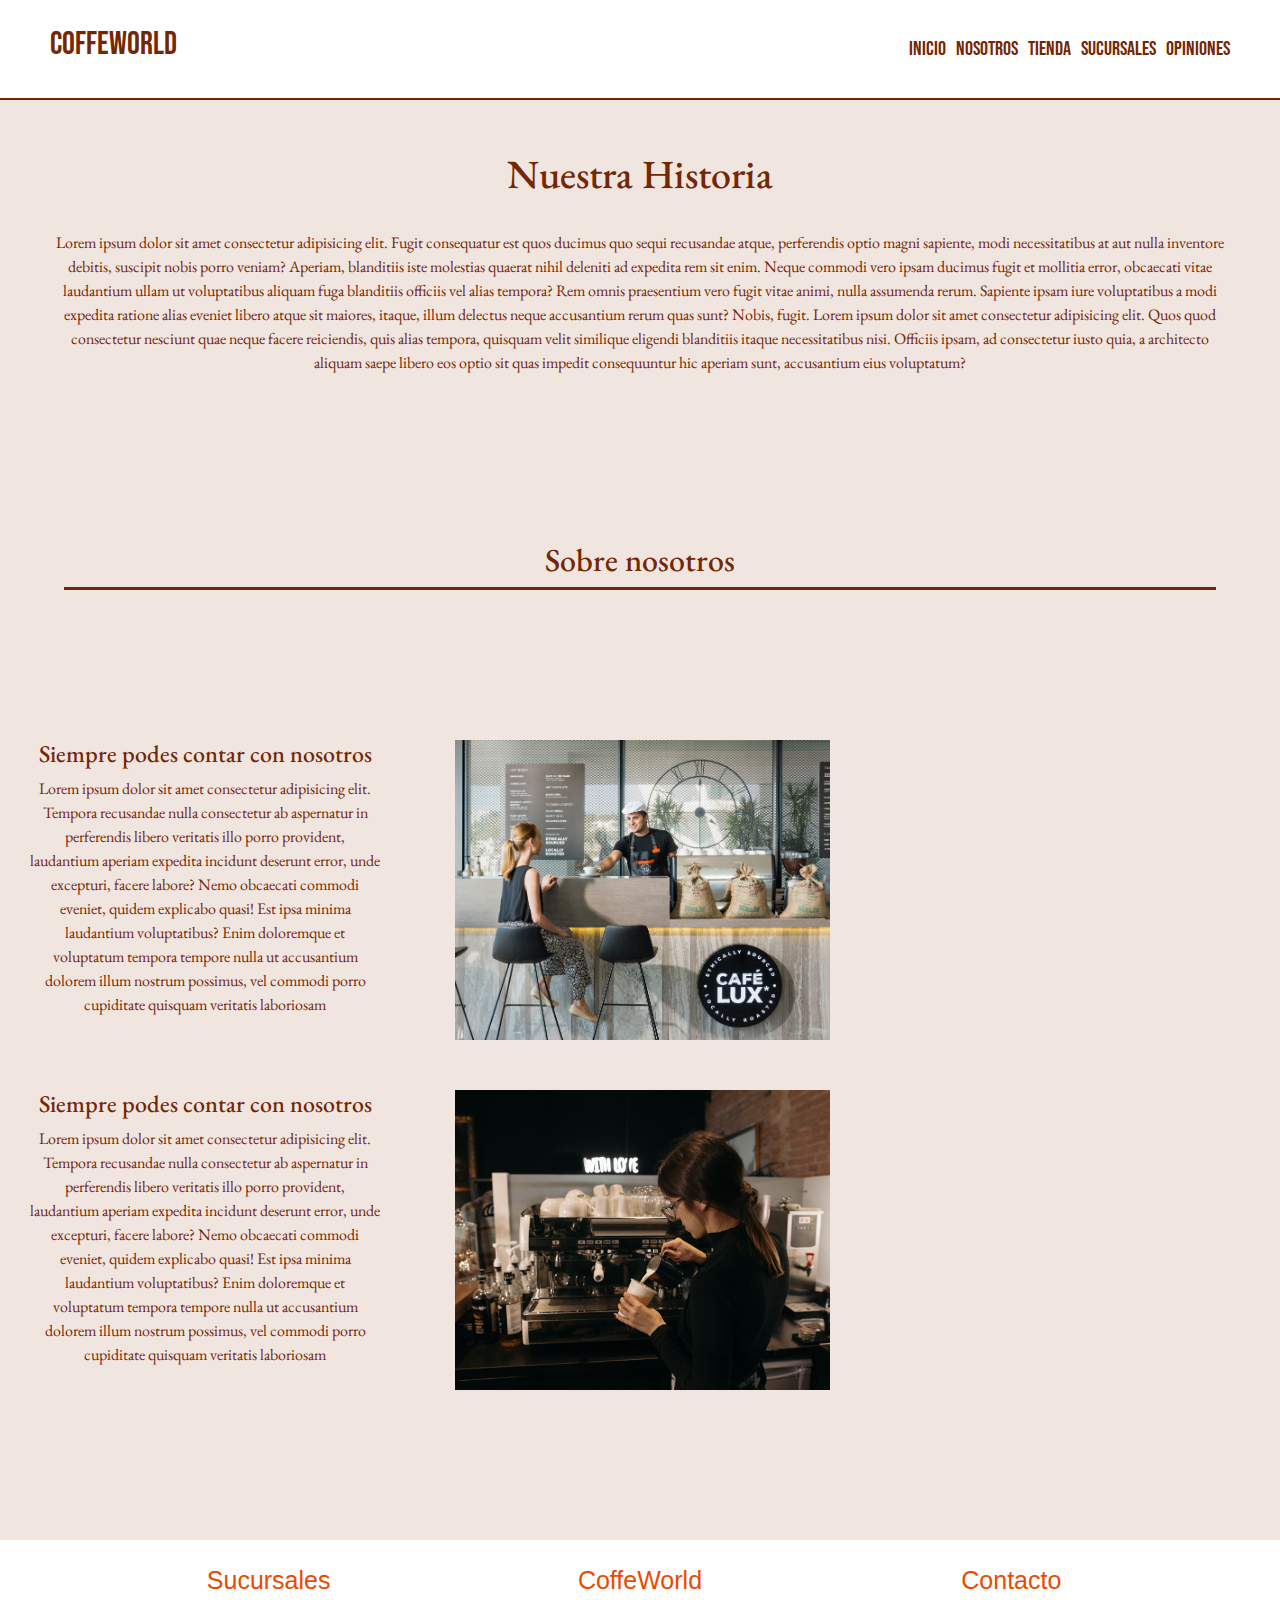
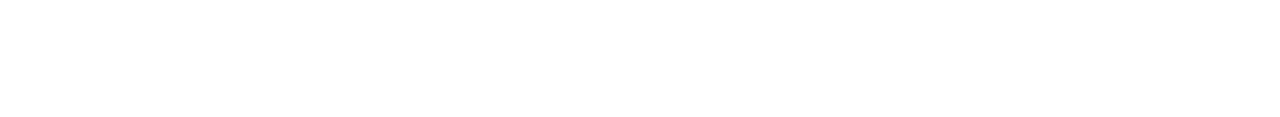
==== nosotros.html @ a03c6810 "agregando-sass" ====
<!DOCTYPE html>
<html lang="en">
<head>
    <meta charset="UTF-8">
    <meta http-equiv="X-UA-Compatible" content="IE=edge">
    <meta name="viewport" content="width=device-width, initial-scale=1.0">
          <!--------------CSSTBOOTSTRAP----------------------->
    <link rel="stylesheet" href="https://cdn.jsdelivr.net/npm/bootstrap@4.6.1/dist/css/bootstrap.min.css" integrity="sha384-zCbKRCUGaJDkqS1kPbPd7TveP5iyJE0EjAuZQTgFLD2ylzuqKfdKlfG/eSrtxUkn" crossorigin="anonymous">
    <script src="https://cdn.jsdelivr.net/npm/bootstrap@4.6.1/dist/js/bootstrap.bundle.min.js" integrity="sha384-fQybjgWLrvvRgtW6bFlB7jaZrFsaBXjsOMm/tB9LTS58ONXgqbR9W8oWht/amnpF" crossorigin="anonymous"></script>
    <link rel="stylesheet" href="bootstrap/bootstrap-4.6.1-dist/css/bootstrap.css">
          <!--------------CSS----------------------->
          <link rel="stylesheet" href="estilos/main.css">
          <!--------------TIPOGRAFIAS----------------------->
    <link rel="preconnect" href="https://fonts.googleapis.com">
    <link rel="preconnect" href="https://fonts.gstatic.com" crossorigin>
    <link href="https://fonts.googleapis.com/css2?family=Bebas+Neue&display=swap" rel="stylesheet">
    <link rel="preconnect" href="https://fonts.googleapis.com">
    <link rel="preconnect" href="https://fonts.gstatic.com" crossorigin>
    <link href="https://fonts.googleapis.com/css2?family=Lato&display=swap" rel="stylesheet">
    <link rel="preconnect" href="https://fonts.googleapis.com">
    <link rel="preconnect" href="https://fonts.gstatic.com" crossorigin>
    <link href="https://fonts.googleapis.com/css2?family=EB+Garamond:wght@500&display=swap" rel="stylesheet">
    <title>CoffeWorld</title>
</head>
<body>
        <!----CABECERA-------->
        <header class="header__all">
            <div class="header__logo">
                <h2>CoffeWorld</h2>
            </div>
            <nav class="header__nav">
                <ul class="header__ul">
                    <li><a href="index.html">Inicio</a></li>
                    <li><a href="#">Nosotros</a></li>
                    <li><a href="tienda.html">Tienda</a></li>
                    <li><a href="sucursales.html">Sucursales</a></li>
                    <li><a href="opinion.html">Opiniones</a></li>
                </ul>
            </nav>
        </header>
               <!----MAIN-------->
               <main class="main__all">
                     <!-----------SEC1-------------->
                   <section class="secFirst__allNO">
                      <div class="secFirst__HistoriaNO">
                          <h1>Nuestra Historia</h1>
                          <div class="secall__lineaNO"></div>
                          <p>Lorem ipsum dolor sit amet consectetur adipisicing elit. Fugit consequatur est quos ducimus quo sequi recusandae atque, perferendis optio magni sapiente, modi necessitatibus at aut nulla inventore debitis, suscipit nobis porro veniam? Aperiam, blanditiis iste molestias quaerat nihil deleniti ad expedita rem sit enim. Neque commodi vero ipsam ducimus fugit et mollitia error, obcaecati vitae laudantium ullam ut voluptatibus aliquam fuga blanditiis officiis vel alias tempora? Rem omnis praesentium vero fugit vitae animi, nulla assumenda rerum. Sapiente ipsam iure voluptatibus a modi expedita ratione alias eveniet libero atque sit maiores, itaque, illum delectus neque accusantium rerum quas sunt? Nobis, fugit. Lorem ipsum dolor sit amet consectetur adipisicing elit. Quos quod consectetur nesciunt quae neque facere reiciendis, quis alias tempora, quisquam velit similique eligendi blanditiis itaque necessitatibus nisi. Officiis ipsam, ad consectetur iusto quia, a architecto aliquam saepe libero eos optio sit quas impedit consequuntur hic aperiam sunt, accusantium eius voluptatum?</p>
                      </div>

                </section> 
    
                   <!-----------SEC2-------------->
                   <section class="secTwo__allNO">
                    <div class="sectwo__tituloNO">
                        <h2>Sobre nosotros</h2>
                        <div class="secall__linea"></div>
                    </div>

                       <div class="secTwo__galeriaNO">
                            <div class="secTwo__Gitem1NO">
                                <h4>Siempre podes contar con nosotros</h4>
                                <p>Lorem ipsum dolor sit amet consectetur adipisicing elit. Tempora recusandae nulla consectetur ab aspernatur in perferendis libero veritatis illo porro provident, laudantium aperiam expedita incidunt deserunt error, unde excepturi, facere labore? Nemo obcaecati commodi eveniet, quidem explicabo quasi! Est ipsa minima laudantium voluptatibus? Enim doloremque et voluptatum tempora tempore nulla ut accusantium dolorem illum nostrum possimus, vel commodi porro cupiditate quisquam veritatis laboriosam </p>
                            </div>
                             <div class="secTwo__Gitem1IMGNO"></div>
                             <div class="secTwo__Gitem2NO">
                                <h4>Siempre podes contar con nosotros</h4>
                                <p>Lorem ipsum dolor sit amet consectetur adipisicing elit. Tempora recusandae nulla consectetur ab aspernatur in perferendis libero veritatis illo porro provident, laudantium aperiam expedita incidunt deserunt error, unde excepturi, facere labore? Nemo obcaecati commodi eveniet, quidem explicabo quasi! Est ipsa minima laudantium voluptatibus? Enim doloremque et voluptatum tempora tempore nulla ut accusantium dolorem illum nostrum possimus, vel commodi porro cupiditate quisquam veritatis laboriosam </p>
                            </div>
                             <div class="secTwo__Gitem3IMGNO"></div>
                           
                             
                        </div>
                   </section>


                      <!-----------SEC3-------------->
                </main>

                 <!----------FOOTER-------------> 
             <footer class="footer__all">
                <div class="footer__centro  footer__ubicacion">
                    <h4>Sucursales</h4>
                    <p>calle falsa 123</p>
                    <p>worldcoffe@mail.cam</p>
                </div>
                 <div class="footer__centro  footer__titulo">
                     <h4>CoffeWorld</h4>
                     <div class=" footer__redes">
                         <img src="estilos/imagenes/redes/facebook.png" alt="">
                         <img src="estilos/imagenes/redes/instagram.png" alt="">
                         <img src="estilos/imagenes/redes/twitter.png" alt="" >
                         <img src="estilos/imagenes/redes/youtube.png" alt="">
                     </div>
                 </div>
                <div class="footer__centro  footer__contacto">
                    <h4>Contacto</h4>
                    <p>+999999913</p>
                    <p>worldcoffe@mail.cam</p>
                </div>
            </footer>

            <!--------------SCRIPTBOOTSTRAP----------------------->

            <script src="https://cdn.jsdelivr.net/npm/jquery@3.5.1/dist/jquery.slim.min.js" integrity="sha384-DfXdz2htPH0lsSSs5nCTpuj/zy4C+OGpamoFVy38MVBnE+IbbVYUew+OrCXaRkfj" crossorigin="anonymous"></script>
            <script src="https://cdn.jsdelivr.net/npm/popper.js@1.16.1/dist/umd/popper.min.js" integrity="sha384-9/reFTGAW83EW2RDu2S0VKaIzap3H66lZH81PoYlFhbGU+6BZp6G7niu735Sk7lN" crossorigin="anonymous"></script>
            <script src="https://cdn.jsdelivr.net/npm/bootstrap@4.6.1/dist/js/bootstrap.min.js" integrity="sha384-VHvPCCyXqtD5DqJeNxl2dtTyhF78xXNXdkwX1CZeRusQfRKp+tA7hAShOK/B/fQ2" crossorigin="anonymous"></script>
</body>

</html>
---- estilos/main.css ----
/*# sourceMappingURL=estilos__index.css.map */
* {
  margin: 0;
  padding: 0;
  box-sizing: border-box;
  scroll-behavior: smooth;
}

.header__all {
  color: #742704;
  width: 100%;
  height: 100px;
  font-family: "Bebas Neue", cursive;
  display: flex;
  padding-left: 50px;
  padding-right: 50px;
  background-color: #fff;
  align-items: center;
  justify-content: space-between;
  border-bottom: 2px solid #742704;
}
.header__all .header__logo {
  font-size: 20px;
}
.header__all .header__ul {
  display: flex;
  justify-content: space-between;
  list-style: none;
  margin-bottom: 15px;
  font-size: 20px;
  margin-top: 15px;
}
.header__all .header__ul a {
  text-decoration: none;
  color: #742704;
  padding-left: 10px;
}
.header__all .header__ul a:hover {
  border-bottom: 2px solid #742704;
}

.secall__linea {
  border: 1px solid #742704;
  width: 90%;
  margin: auto;
}

/*----------INDEX--------------*/
.hero__all {
  min-height: 500px;
  background-image: linear-gradient(rgba(0, 0, 0, 0.5), rgba(0, 0, 0, 0.5)), url(imagenes/portada/portada.jpg);
  background-size: cover;
  background-position: center;
  background-repeat: no-repeat;
  background-attachment: fixed;
  color: #fff;
}
.hero__all .hero__titulo {
  padding-top: 150px;
  padding-left: 25px;
}
.hero__all .hero__titulo h1 {
  font-size: 35px;
  padding-bottom: 15px;
}
.hero__all .hero__titulo p {
  padding-bottom: 35px;
  font-size: 20px;
}
.hero__all .hero__titulo a {
  text-decoration: none;
  color: #fff;
  padding: 20px 20px 20px 20px;
  background-color: #872d02;
}
.hero__all .hero__titulo a:hover {
  border: 1px solid #fff;
  background-color: transparent;
  color: #fff;
}

.main__all {
  font-family: "EB Garamond", serif;
  background-color: #f1e5e0;
}

.secFirst__all {
  min-height: 500px;
  color: #742704;
  margin-top: 50px;
  margin-bottom: 25px;
}
.secFirst__all .secFirst__titulo {
  text-align: center;
  font-size: 25px;
}
.secFirst__all .secall__linea {
  border-bottom: 2px solid #742704;
  margin-bottom: 15px;
  margin-top: 15px;
  margin: auto;
  width: 90%;
}
.secFirst__all .secFirst__us {
  display: flex;
  text-align: center;
  align-items: center;
  justify-content: space-evenly;
  flex-wrap: wrap;
  margin-bottom: 50px;
  padding-top: 50px;
}
.secFirst__all .secFirst__galeryone {
  width: 350px;
  height: 400px;
  margin-top: 35px;
  overflow: hidden;
  box-shadow: 0 0 2px rgba(0, 0, 0, 0.5);
}
.secFirst__all .secFirst__galeryone img {
  width: 100%;
  height: 200px;
}

.secTwo__all {
  padding-top: 150px;
}
.secTwo__all .secTwo__titulo {
  text-align: center;
  color: #742704;
  font-size: 25px;
}
.secTwo__all .secTwo__tienda {
  display: flex;
  justify-content: space-evenly;
  flex-wrap: wrap;
}
.secTwo__all .sectwo__article {
  width: 300px;
  background-color: #fff;
  text-align: center;
  box-shadow: 0 0 2px #000;
  padding-top: 5px;
  margin-top: 55px;
  padding-top: 15px;
}
.secTwo__all .sectwo__contenedorTextos {
  background-color: #fff;
  display: flex;
  justify-content: space-between;
  align-items: center;
}
.secTwo__all .sectwoarticle__texto {
  margin-top: 15px;
  margin-left: 5px;
  margin-bottom: 15px;
  font-size: 17px;
}
.secTwo__all .sectwoarticle__texto h5 {
  font-size: 20px;
  margin-bottom: 5px;
}
.secTwo__all .sectwoarticle__texto p {
  font-size: 18px;
  background-color: #742704;
  color: #fff;
  padding: 5px 5px 5px 5px;
  border-radius: 5px;
}
.secTwo__all .sectwoarticle__compra {
  margin-top: 15px;
  margin-right: 5px;
  cursor: pointer;
}
.secTwo__all .sectwoarticle__compra a {
  text-decoration: none;
  padding: 5px 5px 5px 5px;
  border: 1px solid #742704;
  color: #872d02;
}
.secTwo__all .sectwoarticle__compra a:hover {
  background-color: #872d02;
  color: #fff;
}

.cardus {
  cursor: pointer;
  transition: all 400ms ease;
}

.cardus:hover {
  box-shadow: 0 0 10px rgba(0, 0, 0, 0.9);
  transform: translateY(-10%);
}

.secThree__all {
  padding-top: 150px;
}
.secThree__all .secThree__titulo {
  text-align: center;
  font-size: 25px;
  color: #742704;
  padding-top: 150px;
}

.secThree__galeria {
  display: grid;
  margin-top: 100px;
  grid-template-columns: repeat(4, 1fr);
  grid-template-rows: repeat(2, 200px);
  padding-bottom: 50px;
  grid-gap: 10px;
}

.galeria__img5 {
  grid-column: 2/4;
  grid-row: 1/3;
}

.img-H {
  border-radius: 10%;
}

.img-H:hover {
  background-color: rgba(0, 0, 0, 0.5);
  cursor: pointer;
  transition: 500ms;
}

.imgH p {
  opacity: 0%;
  width: 100%;
  padding-top: 15px;
  height: 100%;
  background-color: rgba(0, 0, 0, 0.5);
  color: #fff;
  font-size: 20px;
  text-align: center;
}

.imgH p:hover {
  opacity: 100%;
  transition: 200ms;
  cursor: pointer;
}

.galeria__img1 {
  background-image: url(imagenes/galeria/galeria-IMG1.jpg);
  background-position: center;
  width: 100%;
  background-size: cover;
}

.galeria__img2 {
  background-image: url(imagenes/galeria/galeria-IMG2.jpg);
  background-position: center;
  background-size: cover;
}

.galeria__img3 {
  background-image: url(imagenes/galeria/galeria-IMG3.jpg);
  background-position: center;
  background-size: cover;
}

.galeria__img4 {
  background-image: url(imagenes/galeria/galeria-IMG4.jpg);
  background-position: center;
  background-size: cover;
}

.galeria__img5 {
  background-image: url(imagenes/galeria/galeria-IMG5.jpg);
  background-position: center;
  background-size: cover;
}

.secFour__all {
  padding-top: 150px;
  padding-bottom: 150px;
}
.secFour__all .secFour__titulo {
  text-align: center;
  color: #742704;
  font-size: 25px;
}
.secFour__all .secfour__op {
  background-color: #fff;
  width: 250px;
  margin-left: 25px;
  height: 350px;
  text-align: center;
  margin-top: 50px;
  overflow: hidden;
  box-shadow: 0 0 6px rgba(0, 0, 0, 0.5);
}
.secFour__all .contenedor__opinion {
  display: flex;
  justify-content: space-evenly;
  align-items: center;
  flex-wrap: wrap;
}
.secFour__all .secfour__op {
  border-radius: 15px;
}
.secFour__all .secfour__op img {
  margin-top: 15px;
  width: 150px;
  height: 150px;
  border-radius: 50%;
}
.secFour__all .secfour__op h5 {
  font-size: 20px;
  margin-bottom: 5px;
}
.secFour__all .sect__fourNUM {
  font-size: 25px;
}

.secFirst__HistoriaNO {
  text-align: center;
  padding-top: 50px;
  padding-left: 50px;
  padding-right: 50px;
  color: #742704;
}

.secFirst__HistoriaNO p {
  padding-top: 25px;
}

.secall__linea {
  border-bottom: 2px solid #742704;
  margin-bottom: 15px;
  margin-top: 15px;
  margin: auto;
  width: 90%;
}

.carousel-item img {
  height: 300px;
  width: 100%;
}

.secTwo__allNO {
  padding-top: 150px;
  padding-bottom: 150px;
}

.sectwo__tituloNO {
  text-align: center;
  color: #742704 !important;
}

.secTwo__galeriaNO {
  display: grid;
  grid-template-columns: repeat(2, 400px);
  text-align: center;
  grid-template-rows: repeat(2, 300px);
  color: #742704;
  grid-gap: 50px;
  margin-left: 5px;
  margin-top: 150px;
}

.secTwo__Gitem1NO {
  padding-right: 25px;
  padding-left: 25px;
}

.secTwo__Gitem1IMGNO {
  background-image: url(imagenes/nosotros/img-nosotros2.jpg);
  background-position: center;
  background-size: cover;
  margin-right: 25px;
}

.secTwo__Gitem2NO {
  padding-right: 25px;
  padding-left: 25px;
}

.secTwo__Gitem3IMGNO {
  background-image: url(imagenes/nosotros/img-nosotros.jpg);
  background-position: center;
  background-size: cover;
  margin-right: 25px;
}

.fecha--fecha1 {
  color: green;
  font-size: 20px;
  text-shadow: 0 0 6px rgba(0, 0, 0, 0.5);
}

.fecha--fecha2 {
  color: yellow;
  font-size: 20px;
  text-shadow: 0 0 6px rgba(0, 0, 0, 0.5);
}

.fecha--fecha3 {
  color: red;
  font-size: 20px;
  text-shadow: 0 0 6px rgba(0, 0, 0, 0.5);
}

.secFirst__tituloOP {
  text-align: center;
  font-size: 20px;
  padding-top: 50px;
  color: #742704;
}

.secFirst__lineOP {
  border-bottom: 1px solid #872d02;
  width: 90%;
  margin-top: 5px;
  margin: auto;
}

.sectwo__allOP {
  /* height: 100vh; */
  padding-bottom: 200px;
}

.sectwo__usuarioAllOP {
  padding-top: 150px;
  padding-left: 35px;
}

.sectwo__usuarioOP {
  margin-top: 50px;
  display: flex;
  justify-content: space-evenly;
  color: #872d02;
}

.sectwo__usuariotextOP {
  margin-left: 15px;
}

.sectwo__usuariotextOP h3 {
  font-size: 25px;
  margin-bottom: 15px;
}

.sectwo__usuariotextOP p {
  padding-right: 5px;
}

.sectwo__usuarioOP img {
  width: 200px;
  height: 200px;
  border-radius: 50%;
}

.secthree__allOP {
  /* height: 100vh; */
  padding-bottom: 50px;
}

.secthree__inputsOP {
  display: flex;
  justify-content: space-evenly;
  align-items: center;
}

.secthree__inputsOP textarea {
  width: 90%;
  margin-left: 50px;
  height: 200px;
  max-height: 300px;
  border: none;
  text-align: center;
}

.secthree__inputsOP input {
  border: none;
  padding: 20px 20px 20px 20px;
  margin-left: 50px;
  background-color: #872d02;
  cursor: pointer;
  color: #fff;
}

.secFirst__allSU {
  color: #742704;
  min-height: 500px;
}

.secFirst__tituloSU {
  text-align: center;
  font-size: 30px;
  color: #742704;
  padding-top: 25px;
}

.secFirst__allSU p {
  font-size: 20px;
  padding-left: 15px;
  padding-top: 50px;
  padding-right: 15px;
}

.secFirst__line {
  border-bottom: 1px solid #872d02;
  width: 90%;
  margin: auto;
  margin-top: 5px;
}

.secTwo__allSU {
  /* height: 100vh; */
  padding-top: 150px;
  padding-bottom: 200px;
}

.sectwo__sucursalesAllSU {
  display: flex;
  justify-content: space-between;
  align-items: center;
  flex-wrap: wrap;
  /* margin-left: 25px; */
}

.sectwo__sucursalSU, .sectwo__sucursal-3SU, .sectwo__sucursal-2SU {
  display: flex;
  flex-direction: column;
  height: auto;
  align-items: center;
  max-width: 400px;
  text-align: center;
  border: 2px solid black;
  margin-left: 15px;
  margin-right: 15px;
  border-radius: 20px;
}

.sectwo__sucursal-2SU {
  margin-top: 15px;
  margin-bottom: 15px;
}

.sectwo__sucursal-3SU {
  margin-top: 15px;
  margin-bottom: 15px;
}

.sectwo__sucursaltextSU {
  color: #872d02;
}

.sectwo__sucursaltextSU h4 {
  font-size: 20px;
}

.sectwo__sucursaltextSU p {
  margin-top: 12px;
  font-size: 15px;
}

.sectwo__sucursalSU img, .sectwo__sucursal-2SU img, .sectwo__sucursal-3SU img {
  width: 100%;
  border-radius: 20px;
  height: 300px;
}

.secFirst__allTI {
  background-color: #fff;
  background-image: url(imagenes/wave/wave.svg);
  background-position: center;
  background-size: cover;
  background-repeat: no-repeat;
}

.secFirst__heroTI {
  padding-top: 200px;
  padding-left: 50px;
  padding-right: 50px;
  height: 500px;
  background-image: linear-gradient(rgba(0, 0, 0, 0.5), rgba(0, 0, 0, 0.5)), url(imagenes/galeria-tienda/tiendaIMG6.jpg);
  background-repeat: no-repeat;
  background-size: cover;
  background-position: center;
}

.secFirst__heroTI h1 {
  color: #fff;
  font-size: 40px;
  text-shadow: 0 0 6px rgba(0, 0, 0, 0.5);
  margin-bottom: 30px;
  font-weight: bold;
}

.secFirst__heroTI a {
  text-decoration: none;
  color: #fff;
  width: 100px;
  border-radius: 5px;
  padding: 20px 20px 20px 20px;
  background-color: #872d02;
}

.secFirst__heroTI a:hover {
  background-color: #642102;
  cursor: pointer;
}

.secFirst__heroTI h1 {
  font-size: 30px;
  font-weight: 300;
}

.secFirst__line {
  border-bottom: 1px solid #872d02;
  width: 90%;
  margin-top: 5px;
  margin: auto;
}

.sectwo__allTI {
  padding-top: 150px;
  padding-bottom: 150px;
}
.sectwo__allTI .sectwo__subtituloTI h4 {
  text-align: center;
  color: #742704;
  font-size: 35px;
}
.sectwo__allTI .secTwo__tiendaTI {
  display: flex;
  justify-content: space-evenly;
  flex-wrap: wrap;
}
.sectwo__allTI .sectwo__articleTI {
  width: 300px;
  background-color: #fff;
  text-align: center;
  box-shadow: 0 0 2px #000;
  padding-top: 5px;
  margin-top: 55px;
  padding-top: 15px;
}
.sectwo__allTI .sectwo__contenedorTextosTI {
  background-color: #fff;
  display: flex;
  justify-content: space-between;
  align-items: center;
}
.sectwo__allTI .sectwoarticle__textoTI {
  /* width: 100%; */
  margin-top: 15px;
  margin-left: 5px;
  margin-bottom: 15px;
  font-size: 17px;
}
.sectwo__allTI .sectwoarticle__textoTI h5 {
  font-size: 20px;
  margin-bottom: 5px;
}
.sectwo__allTI .sectwoarticle__textoTI p {
  font-size: 18px;
  background-color: #742704;
  color: #fff;
  padding: 5px 5px 5px 5px;
  border-radius: 5px;
}
.sectwo__allTI .sectwoarticle__compraTI {
  margin-top: 15px;
  margin-right: 5px;
  cursor: pointer;
}
.sectwo__allTI .sectwoarticle__compraTI a {
  text-decoration: none;
  padding: 5px 5px 5px 5px;
  border: 1px solid #742704;
  color: #872d02;
}
.sectwo__allTI .sectwoarticle__compraTI a:hover {
  background-color: #872d02;
  color: #fff;
}

.footer__all {
  background-image: linear-gradient(rgba(0, 0, 0, 0.514), rgba(0, 0, 0, 0.514)), url(imagenes/portada/portada2.jpg);
  background-position: center;
  background-size: cover;
  background-repeat: no-repeat;
  background-attachment: fixed;
  display: flex;
  /* padding-left: 50px; */
  color: #fff;
  flex-wrap: wrap;
  justify-content: space-evenly;
}
.footer__all .footer__centro {
  margin-top: 25px;
  text-align: center;
}
.footer__all .footer__centro h4 {
  color: #eb4a00;
  font-size: 25px;
}
.footer__all .footer__centro p {
  margin-top: 15px;
  font-size: 25px;
}

@media only screen and (max-width: 868px) {
  .hero__all {
    height: 500px;
  }

  .secTwo__galeriaNO {
    grid-template-columns: 100%;
    grid-template-rows: repeat(4, 200px);
  }

  .secThree__galeria {
    grid-template-columns: repeat(3, 1fr);
    grid-template-rows: repeat(3, 200px);
  }

  .galeria__img1 {
    grid-column: 1/2;
    grid-row: 1/3;
  }
}
@media only screen and (max-width: 670px) {
  .sectwo__usuarioOP {
    flex-direction: column;
    align-items: center;
  }

  .secThree__galeria {
    grid-template-columns: repeat(2, 1fr);
    grid-template-rows: repeat(3, 200px);
  }

  .galeria__img1 {
    grid-column: 1/2;
    grid-row: 1/2;
  }

  .galeria__img5 {
    grid-column: 2/3;
    grid-row: 1/2;
  }

  .galeria__img4 {
    grid-column: 1/3;
  }

  .header__all {
    flex-direction: column;
  }
}
@media only screen and (max-width: 390px) {
  .secTwo__galeriaNO {
    grid-template-columns: 100%;
    grid-template-rows: repeat(4, 400px);
  }

  .header__ul a {
    font-size: 18px;
  }

  .secThree__galeria {
    grid-template-rows: repeat(5, 100px);
  }

  .galeria__img1 {
    grid-column: 1/3;
    grid-row: 2;
  }

  .galeria__img2 {
    grid-column: 1/3;
    grid-row: 3;
  }

  .galeria__img3 {
    grid-column: 1/3;
    grid-row: 4;
  }

  .galeria__img5 {
    grid-column: 1/3;
  }
}

/*# sourceMappingURL=main.css.map */
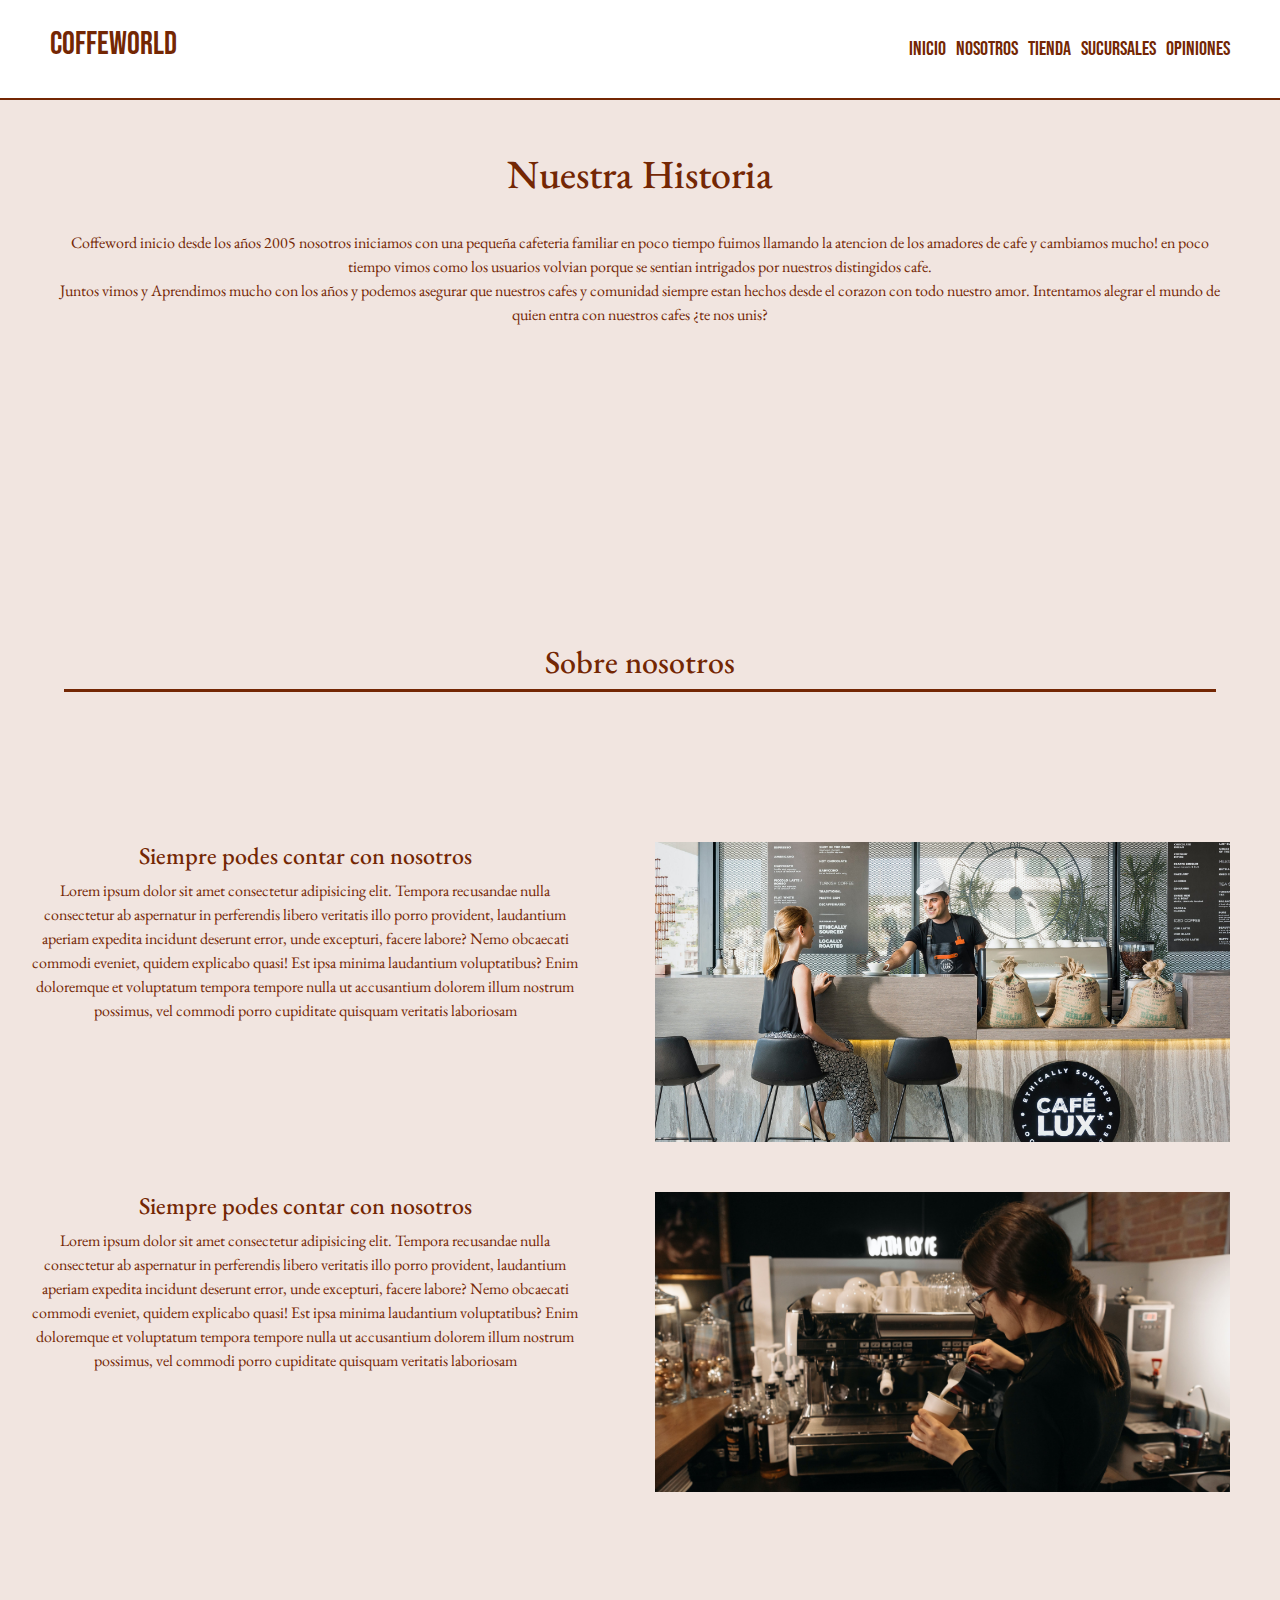
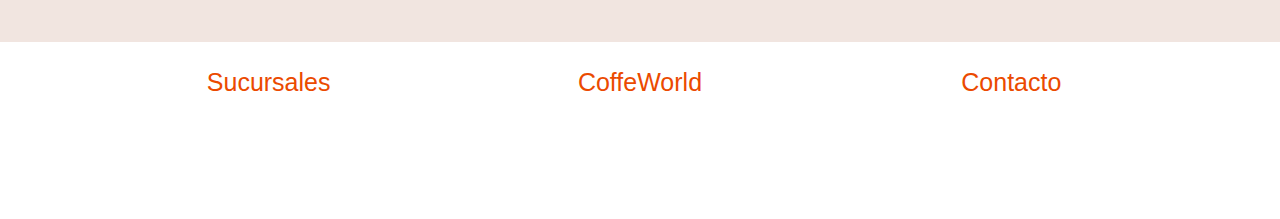
==== commit dc68bf06: "agregando-text" ====
--- a/nosotros.html
+++ b/nosotros.html
@@ -46,9 +46,11 @@
                       <div class="secFirst__HistoriaNO">
                           <h1>Nuestra Historia</h1>
                           <div class="secall__lineaNO"></div>
-                          <p>Lorem ipsum dolor sit amet consectetur adipisicing elit. Fugit consequatur est quos ducimus quo sequi recusandae atque, perferendis optio magni sapiente, modi necessitatibus at aut nulla inventore debitis, suscipit nobis porro veniam? Aperiam, blanditiis iste molestias quaerat nihil deleniti ad expedita rem sit enim. Neque commodi vero ipsam ducimus fugit et mollitia error, obcaecati vitae laudantium ullam ut voluptatibus aliquam fuga blanditiis officiis vel alias tempora? Rem omnis praesentium vero fugit vitae animi, nulla assumenda rerum. Sapiente ipsam iure voluptatibus a modi expedita ratione alias eveniet libero atque sit maiores, itaque, illum delectus neque accusantium rerum quas sunt? Nobis, fugit. Lorem ipsum dolor sit amet consectetur adipisicing elit. Quos quod consectetur nesciunt quae neque facere reiciendis, quis alias tempora, quisquam velit similique eligendi blanditiis itaque necessitatibus nisi. Officiis ipsam, ad consectetur iusto quia, a architecto aliquam saepe libero eos optio sit quas impedit consequuntur hic aperiam sunt, accusantium eius voluptatum?</p>
+                          <p>Coffeword inicio desde los años 2005 nosotros iniciamos con una pequeña cafeteria familiar en poco tiempo fuimos llamando la atencion de los amadores de cafe y cambiamos mucho! en poco tiempo vimos como los usuarios volvian porque se sentian intrigados por nuestros distingidos cafe.<br> Juntos vimos y Aprendimos mucho con los años y podemos asegurar que nuestros cafes y comunidad siempre estan hechos desde el corazon con todo nuestro amor.  Intentamos alegrar el mundo de quien entra con nuestros cafes ¿te nos unis?</p>
+                          <div class="secFirst__li" ></div>
                       </div>
-
+                      
+           
                 </section> 
     
                    <!-----------SEC2-------------->
--- a/estilos/main.css
+++ b/estilos/main.css
@@ -321,6 +321,7 @@
   text-align: center;
   padding-top: 50px;
   padding-left: 50px;
+  padding-bottom: 150px;
   padding-right: 50px;
   color: #742704;
 }
@@ -354,7 +355,7 @@
 
 .secTwo__galeriaNO {
   display: grid;
-  grid-template-columns: repeat(2, 400px);
+  grid-template-columns: repeat(2, 600px);
   text-align: center;
   grid-template-rows: repeat(2, 300px);
   color: #742704;
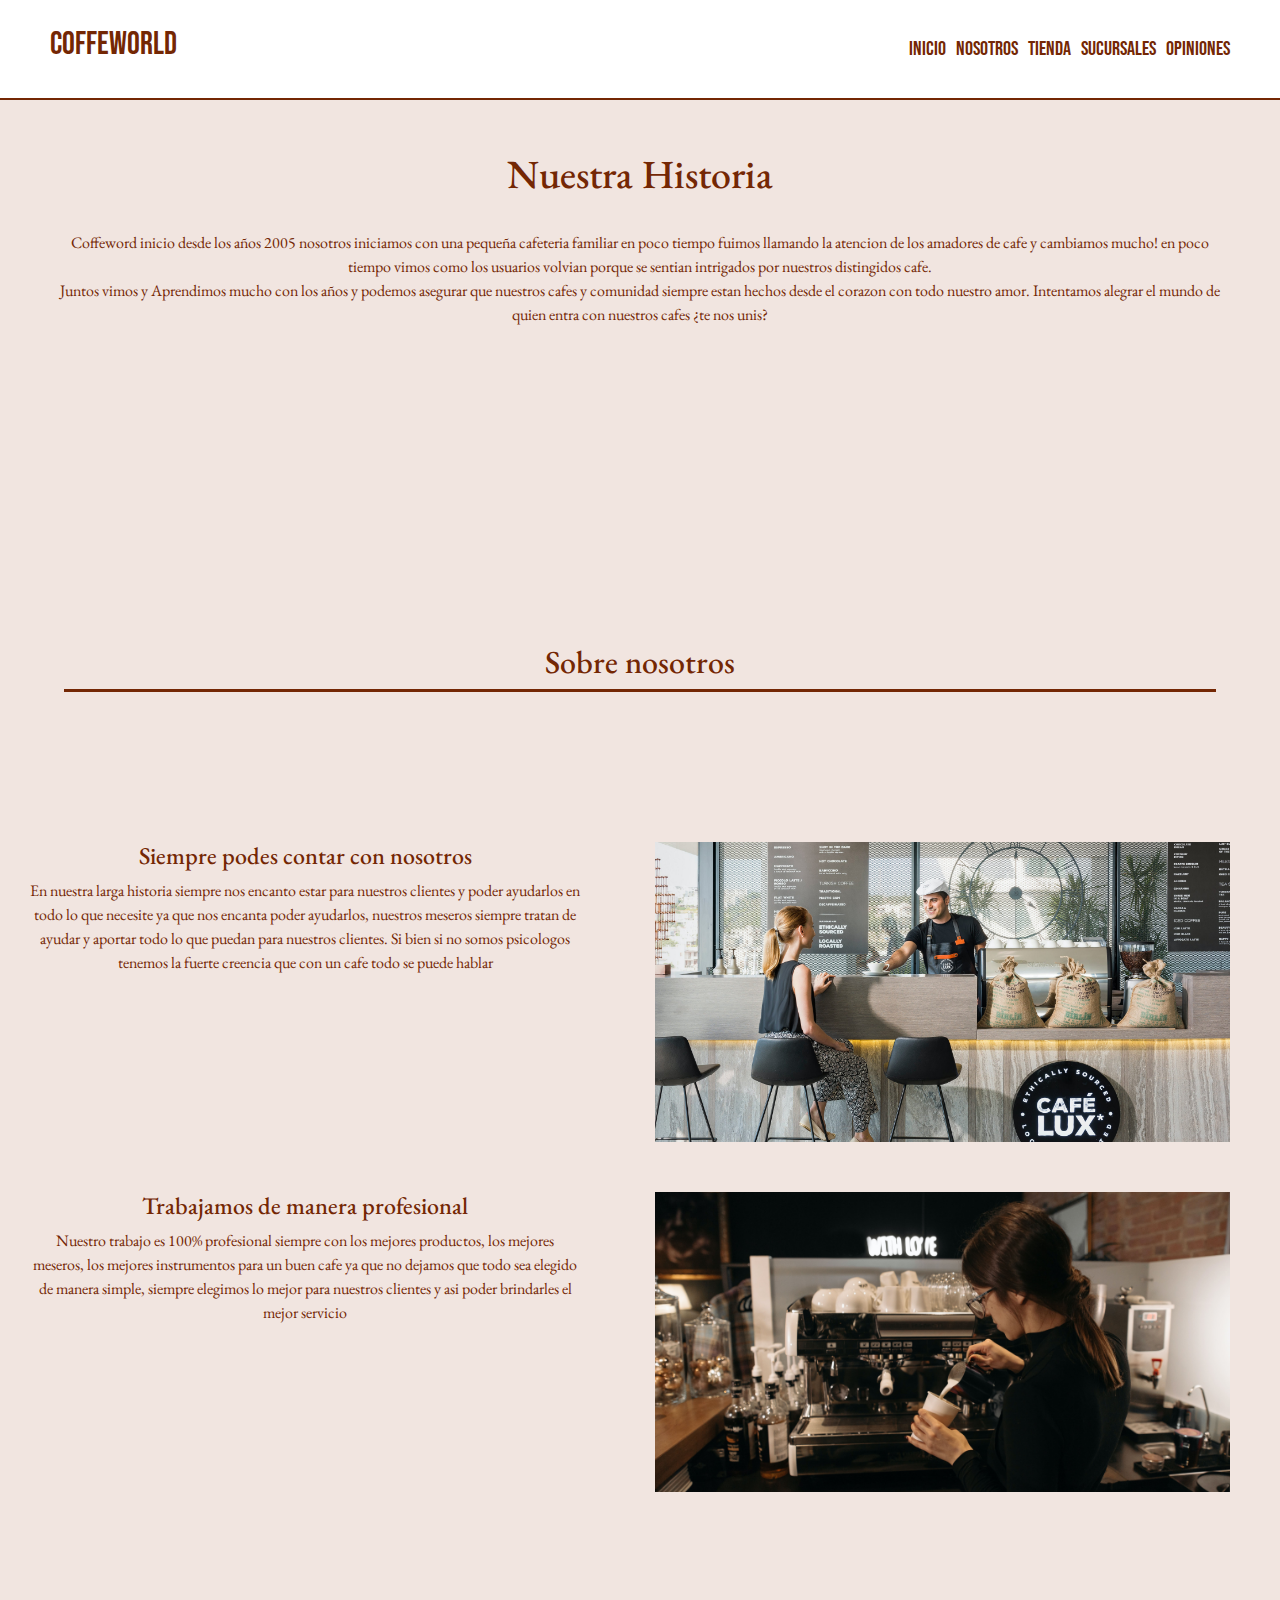
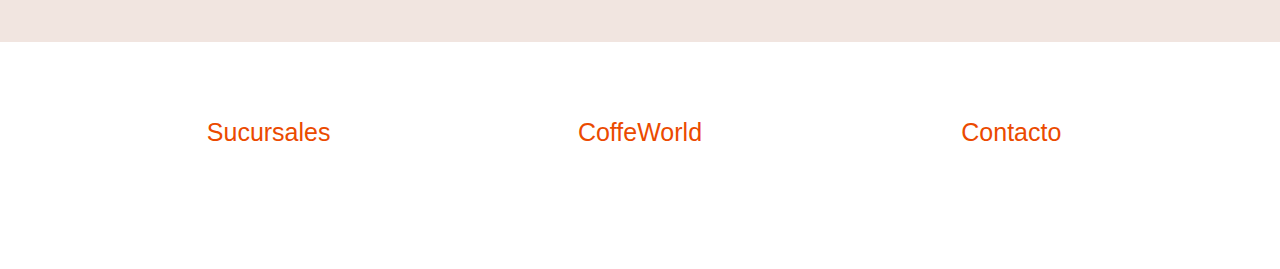
==== commit fe3e20c9: "modificando-textall" ====
--- a/nosotros.html
+++ b/nosotros.html
@@ -63,12 +63,12 @@
                        <div class="secTwo__galeriaNO">
                             <div class="secTwo__Gitem1NO">
                                 <h4>Siempre podes contar con nosotros</h4>
-                                <p>Lorem ipsum dolor sit amet consectetur adipisicing elit. Tempora recusandae nulla consectetur ab aspernatur in perferendis libero veritatis illo porro provident, laudantium aperiam expedita incidunt deserunt error, unde excepturi, facere labore? Nemo obcaecati commodi eveniet, quidem explicabo quasi! Est ipsa minima laudantium voluptatibus? Enim doloremque et voluptatum tempora tempore nulla ut accusantium dolorem illum nostrum possimus, vel commodi porro cupiditate quisquam veritatis laboriosam </p>
+                                <p>En nuestra larga historia siempre nos encanto estar para nuestros clientes y poder ayudarlos en todo lo que necesite ya que nos encanta poder ayudarlos, nuestros meseros siempre tratan de ayudar y aportar todo lo que puedan para nuestros clientes. Si bien si no somos psicologos tenemos la fuerte creencia que con un cafe todo se puede hablar </p>
                             </div>
                              <div class="secTwo__Gitem1IMGNO"></div>
                              <div class="secTwo__Gitem2NO">
-                                <h4>Siempre podes contar con nosotros</h4>
-                                <p>Lorem ipsum dolor sit amet consectetur adipisicing elit. Tempora recusandae nulla consectetur ab aspernatur in perferendis libero veritatis illo porro provident, laudantium aperiam expedita incidunt deserunt error, unde excepturi, facere labore? Nemo obcaecati commodi eveniet, quidem explicabo quasi! Est ipsa minima laudantium voluptatibus? Enim doloremque et voluptatum tempora tempore nulla ut accusantium dolorem illum nostrum possimus, vel commodi porro cupiditate quisquam veritatis laboriosam </p>
+                                <h4>Trabajamos de manera profesional</h4>
+                                <p>Nuestro trabajo es 100% profesional siempre con los mejores productos, los mejores meseros, los mejores instrumentos para un buen cafe ya que no dejamos que todo sea elegido de manera simple, siempre elegimos lo mejor para nuestros clientes y asi poder brindarles el mejor servicio  </p>
                             </div>
                              <div class="secTwo__Gitem3IMGNO"></div>
                            
--- a/estilos/main.css
+++ b/estilos/main.css
@@ -413,6 +413,13 @@
   color: #742704;
 }
 
+.secFirst__tituloOP p {
+  height: 400px;
+  padding-top: 50px;
+  padding-left: 50px;
+  padding-right: 50px;
+}
+
 .secFirst__lineOP {
   border-bottom: 1px solid #872d02;
   width: 90%;
@@ -439,6 +446,7 @@
 
 .sectwo__usuariotextOP {
   margin-left: 15px;
+  margin-right: 15px;
 }
 
 .sectwo__usuariotextOP h3 {
@@ -467,22 +475,58 @@
   align-items: center;
 }
 
-.secthree__inputsOP textarea {
-  width: 90%;
-  margin-left: 50px;
-  height: 200px;
-  max-height: 300px;
-  border: none;
-  text-align: center;
+.secthree__allOP1 {
+  display: flex;
+  align-items: center;
+  flex-direction: column;
+}
+
+.secthree__allOP {
+  min-height: 500px;
+  width: 700px;
+  margin-bottom: 50px;
+  height: 500px;
+  border: 2px solid #742704;
+  border-radius: 20px;
+  display: flex;
+}
+
+.secthree__inputsOP {
+  display: flex;
+  flex-direction: column;
+  margin-left: 15px;
 }
 
 .secthree__inputsOP input {
   border: none;
+  background-color: #f1e5e0;
+  border-bottom: 1px solid black;
+}
+
+.secthree__IMGOP {
+  background-image: linear-gradient(rgba(0, 0, 0, 0.5), rgba(0, 0, 0, 0.5)), url(imagenes/nosotros/img-nosotros3.jpg);
+  background-position: center;
+  background-size: cover;
+  color: #fff;
+  text-align: center;
+  font-size: 25px;
+  padding-top: 100px;
+  padding-left: 25px;
+  padding-right: 25px;
+  background-repeat: no-repeat;
+  width: 400px;
+  height: 500px;
+  border-radius: 20px;
+}
+
+#buttonOP {
   padding: 20px 20px 20px 20px;
-  margin-left: 50px;
-  background-color: #872d02;
-  cursor: pointer;
-  color: #fff;
+  border: 2px solid black;
+}
+
+#buttonOP:hover {
+  background-color: #000;
+  color: #f1e5e0;
 }
 
 .secFirst__allSU {
@@ -530,7 +574,7 @@
   flex-direction: column;
   height: auto;
   align-items: center;
-  max-width: 400px;
+  max-width: 300px;
   text-align: center;
   border: 2px solid black;
   margin-left: 15px;
@@ -691,6 +735,7 @@
   background-attachment: fixed;
   display: flex;
   /* padding-left: 50px; */
+  padding-top: 50px;
   color: #fff;
   flex-wrap: wrap;
   justify-content: space-evenly;
@@ -709,6 +754,15 @@
 }
 
 @media only screen and (max-width: 868px) {
+  .secthree__allOP {
+    width: 600px;
+  }
+
+  .secthree__IMGOP {
+    height: 500px;
+    width: 300px;
+  }
+
   .hero__all {
     height: 500px;
   }
@@ -729,6 +783,25 @@
   }
 }
 @media only screen and (max-width: 670px) {
+  .secthree__allOP {
+    width: 400px;
+  }
+
+  .secthree__IMGOP {
+    height: 500px;
+    padding-top: 20px;
+    width: 350px;
+  }
+
+  .secthree__IMGOP p {
+    font-size: 20px;
+  }
+
+  .sectwo__sucursalesAllSU {
+    align-items: center;
+    flex-direction: column;
+  }
+
   .sectwo__usuarioOP {
     flex-direction: column;
     align-items: center;
@@ -755,6 +828,25 @@
 
   .header__all {
     flex-direction: column;
+  }
+}
+@media only screen and (max-width: 480px) {
+  .secthree__allOP {
+    width: 300px;
+  }
+
+  .secthree__IMGOP {
+    height: 499px;
+    padding-top: 20px;
+    width: 400px;
+  }
+
+  .secthree__inputsOP input {
+    width: 150px;
+  }
+
+  .secthree__IMGOP p {
+    font-size: 15px;
   }
 }
 @media only screen and (max-width: 390px) {
